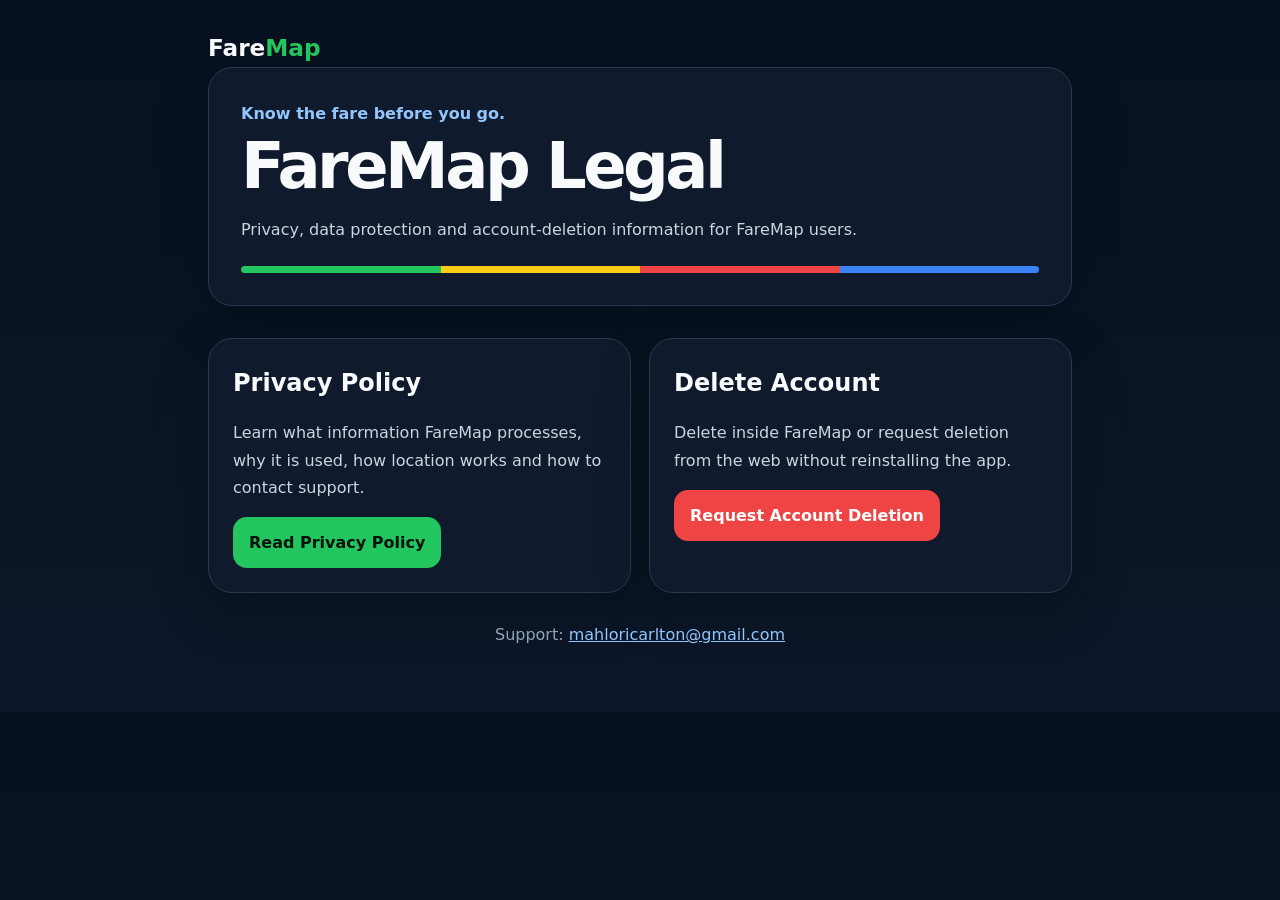
==== index.html @ 117b099f "Add files via upload" ====
<!doctype html>
<html lang="en">
<head>
<meta charset="utf-8"><meta name="viewport" content="width=device-width,initial-scale=1">
<meta name="description" content="FareMap legal information">
<title>FareMap Legal</title>
<style>
:root{--bg:#07111f;--card:#111a2e;--border:#2a3850;--text:#f8fafc;--muted:#cbd5e1;--green:#22c55e;--yellow:#facc15;--red:#ef4444;--blue:#3b82f6}
*{box-sizing:border-box}body{margin:0;font-family:Inter,system-ui,-apple-system,BlinkMacSystemFont,"Segoe UI",sans-serif;background:linear-gradient(180deg,#07111f,#0b1728);color:var(--text);line-height:1.7}
a{color:#93c5fd}.shell{max-width:900px;margin:0 auto;padding:28px 18px 64px}.nav{display:flex;justify-content:space-between;gap:18px;align-items:center;margin-bottom:24px}.brand{font-size:1.45rem;font-weight:900}.brand span{color:var(--green)}.nav a{text-decoration:none;font-weight:800}
.hero,.card{background:rgba(17,26,46,.97);border:1px solid var(--border);border-radius:24px;box-shadow:0 18px 50px rgba(0,0,0,.25)}.hero{padding:32px;margin-bottom:18px}.eyebrow{color:#93c5fd;font-weight:900}.hero h1{font-size:clamp(2.2rem,8vw,4rem);line-height:1.05;margin:.35rem 0 .8rem;letter-spacing:-.055em}.hero p,.card p,.card li{color:var(--muted)}
.stripe{display:flex;height:7px;border-radius:999px;overflow:hidden;margin-top:22px}.stripe i{flex:1}.stripe i:nth-child(1){background:var(--green)}.stripe i:nth-child(2){background:var(--yellow)}.stripe i:nth-child(3){background:var(--red)}.stripe i:nth-child(4){background:var(--blue)}
.card{padding:24px;margin-top:14px}.card h2{margin:0 0 .6rem}.button{display:inline-block;padding:12px 16px;border-radius:14px;text-decoration:none;font-weight:900;background:var(--green);color:#04120a}.button.red{background:var(--red);color:white}.button.secondary{background:transparent;border:1px solid var(--border);color:var(--text)}.actions{display:flex;gap:12px;flex-wrap:wrap;margin-top:16px}footer{text-align:center;color:#94a3b8;margin-top:28px}
@media(max-width:620px){.nav{align-items:flex-start;flex-direction:column}.hero,.card{padding:22px}}
</style>

<style>.grid{display:grid;grid-template-columns:repeat(2,minmax(0,1fr));gap:18px}@media(max-width:700px){.grid{grid-template-columns:1fr}}</style>
</head>
<body><main class="shell">
<div class="brand">Fare<span>Map</span></div>
<section class="hero"><div class="eyebrow">Know the fare before you go.</div><h1>FareMap Legal</h1><p>Privacy, data protection and account-deletion information for FareMap users.</p><div class="stripe"><i></i><i></i><i></i><i></i></div></section>
<section class="grid">
<article class="card"><h2>Privacy Policy</h2><p>Learn what information FareMap processes, why it is used, how location works and how to contact support.</p><a class="button" href="faremap-privacy.html">Read Privacy Policy</a></article>
<article class="card"><h2>Delete Account</h2><p>Delete inside FareMap or request deletion from the web without reinstalling the app.</p><a class="button red" href="faremap-delete-account.html">Request Account Deletion</a></article>
</section>
<footer>Support: <a href="mailto:mahloricarlton@gmail.com">mahloricarlton@gmail.com</a></footer>
</main></body></html>
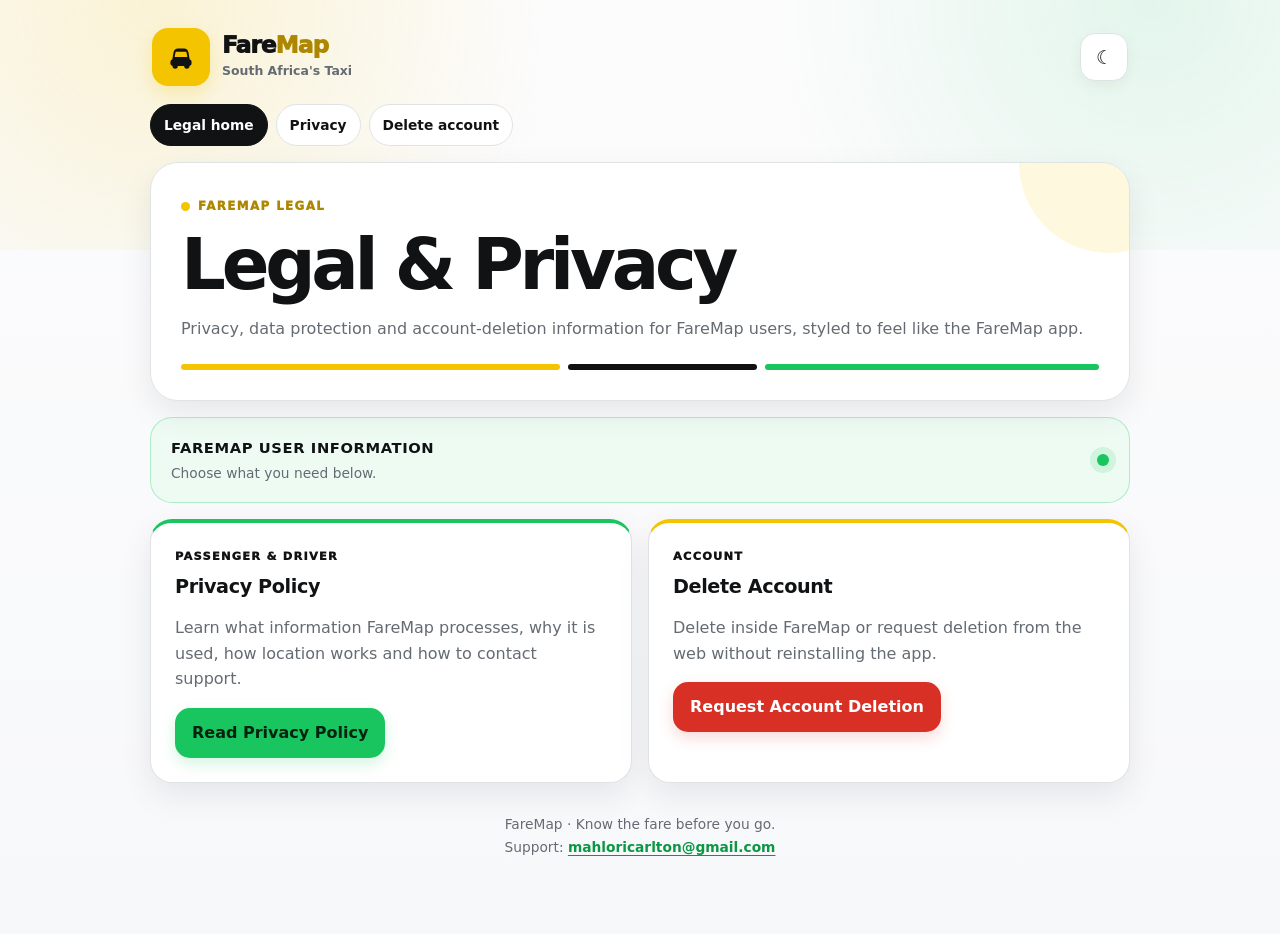
==== commit 56af3df0: "Add files via upload" ====
--- a/index.html
+++ b/index.html
@@ -1,27 +1,66 @@
 <!doctype html>
 <html lang="en">
 <head>
-<meta charset="utf-8"><meta name="viewport" content="width=device-width,initial-scale=1">
+<meta charset="utf-8">
+<meta name="viewport" content="width=device-width,initial-scale=1,viewport-fit=cover">
+<meta name="theme-color" content="#f7f8fa">
 <meta name="description" content="FareMap legal information">
 <title>FareMap Legal</title>
-<style>
-:root{--bg:#07111f;--card:#111a2e;--border:#2a3850;--text:#f8fafc;--muted:#cbd5e1;--green:#22c55e;--yellow:#facc15;--red:#ef4444;--blue:#3b82f6}
-*{box-sizing:border-box}body{margin:0;font-family:Inter,system-ui,-apple-system,BlinkMacSystemFont,"Segoe UI",sans-serif;background:linear-gradient(180deg,#07111f,#0b1728);color:var(--text);line-height:1.7}
-a{color:#93c5fd}.shell{max-width:900px;margin:0 auto;padding:28px 18px 64px}.nav{display:flex;justify-content:space-between;gap:18px;align-items:center;margin-bottom:24px}.brand{font-size:1.45rem;font-weight:900}.brand span{color:var(--green)}.nav a{text-decoration:none;font-weight:800}
-.hero,.card{background:rgba(17,26,46,.97);border:1px solid var(--border);border-radius:24px;box-shadow:0 18px 50px rgba(0,0,0,.25)}.hero{padding:32px;margin-bottom:18px}.eyebrow{color:#93c5fd;font-weight:900}.hero h1{font-size:clamp(2.2rem,8vw,4rem);line-height:1.05;margin:.35rem 0 .8rem;letter-spacing:-.055em}.hero p,.card p,.card li{color:var(--muted)}
-.stripe{display:flex;height:7px;border-radius:999px;overflow:hidden;margin-top:22px}.stripe i{flex:1}.stripe i:nth-child(1){background:var(--green)}.stripe i:nth-child(2){background:var(--yellow)}.stripe i:nth-child(3){background:var(--red)}.stripe i:nth-child(4){background:var(--blue)}
-.card{padding:24px;margin-top:14px}.card h2{margin:0 0 .6rem}.button{display:inline-block;padding:12px 16px;border-radius:14px;text-decoration:none;font-weight:900;background:var(--green);color:#04120a}.button.red{background:var(--red);color:white}.button.secondary{background:transparent;border:1px solid var(--border);color:var(--text)}.actions{display:flex;gap:12px;flex-wrap:wrap;margin-top:16px}footer{text-align:center;color:#94a3b8;margin-top:28px}
-@media(max-width:620px){.nav{align-items:flex-start;flex-direction:column}.hero,.card{padding:22px}}
-</style>
+<link rel="stylesheet" href="faremap-legal.css">
+<script src="faremap-legal.js" defer></script>
+</head>
+<body>
+<main class="shell">
+<header class="appbar">
+  <div class="brand-lockup">
+    <div class="brand-mark" aria-hidden="true">
+      <svg viewBox="0 0 64 64" fill="none">
+        <path d="M15 40h34l-3-17c-.7-4-4.2-7-8.3-7H26.3c-4.1 0-7.6 3-8.3 7L15 40Z" fill="#111214"/>
+        <rect x="12" y="36" width="40" height="13" rx="6" fill="#111214"/>
+        <circle cx="21" cy="49" r="5" fill="#111214"/>
+        <circle cx="43" cy="49" r="5" fill="#111214"/>
+        <path d="M22 22h20l2 10H20l2-10Z" fill="#f4c400"/>
+      </svg>
+    </div>
+    <div><div class="brand">Fare<span>Map</span></div><div class="brand-sub">South Africa's Taxi</div></div>
+  </div>
+  <button class="theme" type="button" data-theme-toggle onclick="toggleTheme()" aria-label="Toggle light or dark mode">☾</button>
+</header>
+<nav class="nav" aria-label="Legal pages">
+  <a href="index.html" aria-current="page">Legal home</a>
+  <a href="faremap-privacy.html">Privacy</a>
+  <a href="faremap-delete-account.html">Delete account</a>
+</nav>
 
-<style>.grid{display:grid;grid-template-columns:repeat(2,minmax(0,1fr));gap:18px}@media(max-width:700px){.grid{grid-template-columns:1fr}}</style>
-</head>
-<body><main class="shell">
-<div class="brand">Fare<span>Map</span></div>
-<section class="hero"><div class="eyebrow">Know the fare before you go.</div><h1>FareMap Legal</h1><p>Privacy, data protection and account-deletion information for FareMap users.</p><div class="stripe"><i></i><i></i><i></i><i></i></div></section>
+<section class="hero">
+  <div class="eyebrow">FareMap Legal</div>
+  <h1>Legal &amp; Privacy</h1>
+  <p>Privacy, data protection and account-deletion information for FareMap users, styled to feel like the FareMap app.</p>
+  <div class="route" aria-hidden="true"><i></i><i></i><i></i></div>
+</section>
+
+<div class="status">
+  <div><strong>FAREMAP USER INFORMATION</strong><span>Choose what you need below.</span></div>
+  <div class="dot" aria-hidden="true"></div>
+</div>
+
 <section class="grid">
-<article class="card"><h2>Privacy Policy</h2><p>Learn what information FareMap processes, why it is used, how location works and how to contact support.</p><a class="button" href="faremap-privacy.html">Read Privacy Policy</a></article>
-<article class="card"><h2>Delete Account</h2><p>Delete inside FareMap or request deletion from the web without reinstalling the app.</p><a class="button red" href="faremap-delete-account.html">Request Account Deletion</a></article>
+  <article class="card passenger-accent">
+    <span class="label">Passenger &amp; Driver</span>
+    <h2>Privacy Policy</h2>
+    <p>Learn what information FareMap processes, why it is used, how location works and how to contact support.</p>
+    <div class="actions"><a class="button" href="faremap-privacy.html">Read Privacy Policy</a></div>
+  </article>
+
+  <article class="card driver-accent">
+    <span class="label">Account</span>
+    <h2>Delete Account</h2>
+    <p>Delete inside FareMap or request deletion from the web without reinstalling the app.</p>
+    <div class="actions"><a class="button red" href="faremap-delete-account.html">Request Account Deletion</a></div>
+  </article>
 </section>
-<footer>Support: <a href="mailto:mahloricarlton@gmail.com">mahloricarlton@gmail.com</a></footer>
-</main></body></html>+
+<footer>FareMap · Know the fare before you go.<br>Support: <a href="mailto:mahloricarlton@gmail.com">mahloricarlton@gmail.com</a></footer>
+</main>
+</body>
+</html>
--- a/faremap-legal.css
+++ b/faremap-legal.css
@@ -0,0 +1,140 @@
+:root{
+  --bg:#f7f8fa;
+  --surface:#ffffff;
+  --surface-soft:#f1f3f4;
+  --text:#111214;
+  --muted:#656b72;
+  --border:#dfe3e6;
+  --green:#18c55f;
+  --green-dark:#0c9744;
+  --green-soft:#eefbf3;
+  --yellow:#f4c400;
+  --yellow-dark:#ad8700;
+  --yellow-soft:#fff9dc;
+  --red:#d93025;
+  --red-soft:#fff0ee;
+  --shadow:0 12px 32px rgba(17,18,20,.08);
+}
+*{box-sizing:border-box}
+html{scroll-behavior:smooth}
+body{
+  margin:0;min-height:100vh;
+  font-family:Inter,system-ui,-apple-system,BlinkMacSystemFont,"Segoe UI",Roboto,Arial,sans-serif;
+  background:linear-gradient(180deg,#fcfcfd,var(--bg));
+  color:var(--text);line-height:1.62;-webkit-font-smoothing:antialiased;
+}
+body:before{
+  content:"";position:fixed;inset:0 0 auto;height:250px;z-index:-1;pointer-events:none;
+  background:
+    radial-gradient(circle at 12% 0,rgba(244,196,0,.16),transparent 35%),
+    radial-gradient(circle at 90% 0,rgba(24,197,95,.11),transparent 32%);
+}
+a{color:var(--green-dark);text-underline-offset:3px}
+a:hover{color:var(--green)}
+.shell{width:min(100% - 28px,980px);margin:auto;padding:22px 0 76px}
+.appbar{display:flex;align-items:center;justify-content:space-between;gap:14px;padding:6px 2px 18px}
+.brand-lockup{display:flex;align-items:center;gap:12px;min-width:0}
+.brand-mark{
+  width:58px;height:58px;border-radius:16px;background:var(--yellow);
+  display:grid;place-items:center;box-shadow:0 7px 18px rgba(244,196,0,.24);flex:0 0 auto
+}
+.brand-mark svg{width:34px;height:34px;display:block}
+.brand{font-size:1.45rem;line-height:1;font-weight:950;letter-spacing:-.04em}
+.brand span{color:var(--yellow-dark)}
+.brand-sub{margin-top:5px;color:var(--muted);font-size:.78rem;font-weight:750}
+.theme{
+  width:48px;height:48px;border:1px solid var(--border);border-radius:15px;
+  background:var(--surface);display:grid;place-items:center;color:var(--text);
+  font-size:1.18rem;cursor:pointer;box-shadow:0 5px 14px rgba(17,18,20,.05)
+}
+.nav{display:flex;gap:8px;flex-wrap:wrap;margin:0 0 16px}
+.nav a{
+  color:var(--text);text-decoration:none;font-size:.86rem;font-weight:850;
+  padding:9px 13px;background:var(--surface);border:1px solid var(--border);border-radius:999px
+}
+.nav a[aria-current="page"]{background:var(--text);color:var(--surface);border-color:var(--text)}
+.hero,.card{background:var(--surface);border:1px solid var(--border);box-shadow:var(--shadow)}
+.hero{position:relative;overflow:hidden;border-radius:28px;padding:30px;margin-bottom:16px}
+.hero:after{
+  content:"";position:absolute;width:180px;height:180px;border-radius:50%;
+  right:-70px;top:-90px;background:rgba(244,196,0,.13)
+}
+.hero.passenger:after{background:rgba(24,197,95,.13)}
+.hero.danger:after{background:rgba(217,48,37,.11)}
+.eyebrow{
+  display:inline-flex;align-items:center;gap:8px;color:var(--yellow-dark);
+  font-size:.74rem;font-weight:950;letter-spacing:.12em;text-transform:uppercase
+}
+.eyebrow:before{content:"";width:9px;height:9px;border-radius:50%;background:var(--yellow)}
+.eyebrow.green{color:var(--green-dark)}.eyebrow.green:before{background:var(--green)}
+.eyebrow.red{color:var(--red)}.eyebrow.red:before{background:var(--red)}
+h1{font-size:clamp(2.2rem,8vw,4.4rem);line-height:.98;letter-spacing:-.06em;margin:12px 0 0}
+.hero p,.card p,.card li{color:var(--muted)}
+.meta{font-size:.9rem;color:var(--muted)}
+.route{display:flex;gap:8px;margin-top:22px}
+.route i{display:block;height:6px;border-radius:99px}
+.route i:nth-child(1){width:42%;background:var(--yellow)}
+.route i:nth-child(2){width:21%;background:#111}
+.route i:nth-child(3){width:37%;background:var(--green)}
+.status{
+  display:flex;align-items:center;justify-content:space-between;gap:18px;margin:0 0 16px;
+  padding:18px 20px;background:var(--green-soft);
+  border:1px solid rgba(24,197,95,.30);border-radius:22px
+}
+.status.yellow{background:var(--yellow-soft);border-color:rgba(244,196,0,.38)}
+.status.red{background:var(--red-soft);border-color:rgba(217,48,37,.26)}
+.status strong{display:block;font-size:.92rem;letter-spacing:.04em}
+.status span{display:block;color:var(--muted);font-size:.86rem;margin-top:2px}
+.dot{width:12px;height:12px;border-radius:50%;background:var(--green);box-shadow:0 0 0 7px rgba(24,197,95,.14);flex:0 0 auto}
+.status.yellow .dot{background:var(--yellow);box-shadow:0 0 0 7px rgba(244,196,0,.15)}
+.status.red .dot{background:var(--red);box-shadow:0 0 0 7px rgba(217,48,37,.11)}
+.grid{display:grid;grid-template-columns:repeat(2,minmax(0,1fr));gap:16px}
+.card{border-radius:22px;padding:24px;margin-top:14px}
+.grid>.card{margin-top:0}
+.card h2{margin:0 0 8px;font-size:1.2rem;letter-spacing:-.02em;line-height:1.25}
+.card ul,.card ol{padding-left:1.35rem}.card li+li{margin-top:7px}
+.label{display:block;margin-bottom:9px;font-size:.71rem;font-weight:950;letter-spacing:.11em;text-transform:uppercase}
+.passenger-accent{border-top:4px solid var(--green)}
+.driver-accent{border-top:4px solid var(--yellow)}
+.danger-accent{border-top:4px solid var(--red)}
+.actions{display:flex;gap:10px;flex-wrap:wrap;margin-top:16px}
+.button{
+  display:inline-flex;align-items:center;justify-content:center;gap:8px;min-height:48px;
+  padding:12px 17px;border-radius:15px;text-decoration:none;font-weight:900;
+  background:var(--green);color:#06230f;box-shadow:0 6px 15px rgba(24,197,95,.18)
+}
+.button:hover{background:#20d66a;color:#06230f}
+.button.yellow{background:var(--yellow);color:#171400;box-shadow:0 6px 15px rgba(244,196,0,.20)}
+.button.yellow:hover{background:#ffd20a;color:#171400}
+.button.red{background:var(--red);color:#fff;box-shadow:0 6px 15px rgba(217,48,37,.18)}
+.button.red:hover{background:#e13b31;color:#fff}
+.button.secondary{background:var(--surface);color:var(--text);border:1px solid var(--border);box-shadow:none}
+.button.secondary:hover{background:var(--surface-soft);color:var(--text)}
+.row{
+  display:flex;align-items:flex-start;gap:12px;padding:14px 0;border-top:1px solid var(--border)
+}
+.row:first-of-type{border-top:0;padding-top:2px}
+.row-icon{
+  width:38px;height:38px;border-radius:11px;background:var(--surface-soft);
+  display:grid;place-items:center;flex:0 0 auto;font-weight:950;color:var(--text)
+}
+.row strong{display:block;font-size:.94rem}.row span{display:block;color:var(--muted);font-size:.88rem;margin-top:2px}
+footer{text-align:center;color:var(--muted);font-size:.86rem;margin-top:30px}
+footer a{font-weight:850}
+[data-theme="dark"]{
+  --bg:#0d0f10;--surface:#17191b;--surface-soft:#202326;--text:#f6f7f7;
+  --muted:#aeb4b8;--border:#303438;--green-soft:#12251a;--yellow-soft:#2a240d;
+  --red-soft:#2c1715;--shadow:0 14px 34px rgba(0,0,0,.28)
+}
+[data-theme="dark"] body{background:linear-gradient(180deg,#101214,#0b0d0e)}
+[data-theme="dark"] .brand span,[data-theme="dark"] .eyebrow{color:var(--yellow)}
+[data-theme="dark"] .eyebrow.green{color:#53d786}[data-theme="dark"] a{color:#53d786}
+[data-theme="dark"] .button{color:#04140a}[data-theme="dark"] .button.secondary{color:var(--text)}
+@media(max-width:700px){
+  .shell{width:min(100% - 20px,980px);padding-top:12px}
+  .brand-mark{width:52px;height:52px}.brand-mark svg{width:31px;height:31px}
+  .brand{font-size:1.28rem}.brand-sub{font-size:.72rem}.theme{width:44px;height:44px}
+  .hero{padding:24px 20px}.grid{grid-template-columns:1fr}.card{padding:20px}
+  .actions{display:grid}.button{width:100%}
+}
+@media(prefers-reduced-motion:reduce){*{scroll-behavior:auto!important}}
